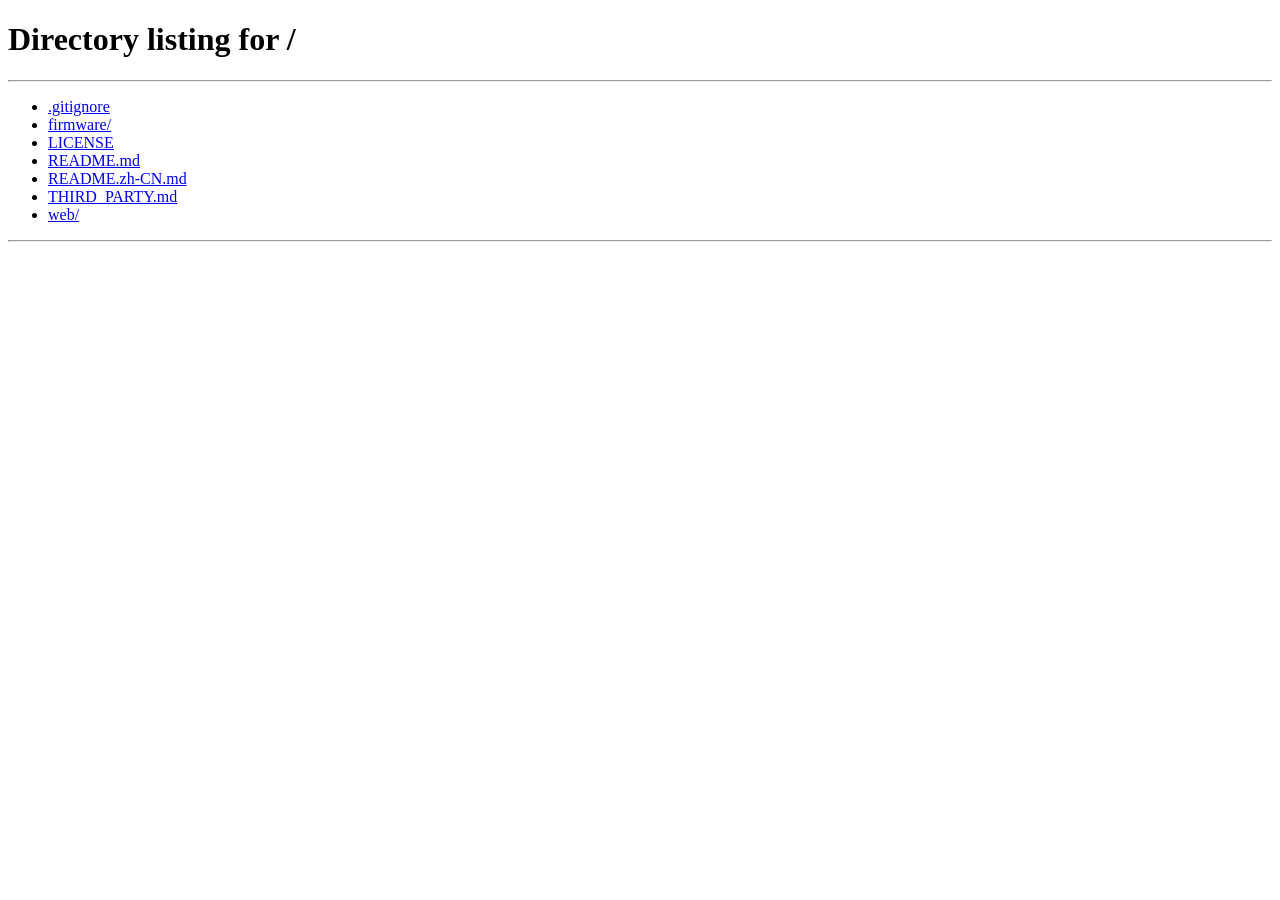
==== web/device/index.html @ ef812c0e "Open-source NIGHTFALL FM-1 firmware and studio" ====
<!doctype html><html lang="zh-CN"><head><meta charset="utf-8"><meta name="viewport" content="width=device-width,initial-scale=1"><title>NIGHTFALL · 同页实机编辑</title><meta name="theme-color" content="#080d18"><script>if(new URLSearchParams(location.search).get('embedded')==='1'&&window.parent!==window)document.documentElement.classList.add('embedded');else location.replace('/#edit');</script><link rel="stylesheet" href="./style.css"><link rel="stylesheet" href="./mirror.css?v=12"></head><body>
<header><a href="/" class="brand">NIGHTFALL<span> / FM‑1</span></a><nav><a href="/">模拟器</a><a href="/update.html">固件更新</a></nav><div id="identity">OFFLINE · SIMULATION</div></header>
<main><section class="hero"><div class="intro"><p class="eyebrow">DEVICE OPERATIONS / 实机</p><h1>让城市跟着声音<br><em>醒过来。</em></h1><p>连接后，城市直接读取固件的声部、包络与演奏事件；旧固件仅能按 MIDI 音符近似展示。网页写入前会等待设备确认。</p><div class="actions"><button id="connect">连接 NIGHTFALL FM‑1</button><button id="disconnect" class="ghost" disabled>断开</button></div><p id="message" role="status">请使用桌面 Chrome / Edge，并允许 MIDI 与 SysEx 权限。</p></div><canvas id="city" width="240" height="240" aria-label="与实机状态同步的 240 × 240 演奏之城"></canvas><div class="hud"><span id="mirror-mode">离线 / 演示</span><span id="note">NO NOTE</span></div></section>
<section class="work"><div class="rail"><button data-page="perform" class="active">01 / PERFORMANCE</button><button data-page="sound">02 / SOUND + FX</button><button data-page="sequence">03 / SEQUENCER</button><button data-page="project">04 / PROJECT</button><p>PROTOCOL 01 · LIVE 扩展按能力启用<br>未连接时所有实机写入按钮禁用。</p></div>
<div class="content"><section class="pane active" id="perform"><div class="section-head"><p class="eyebrow">01 / PERFORMANCE</p><h2>快速进入作品</h2></div><div class="transport"><button id="play">▶ 播放 / 停止</button><label>BPM <input id="tempo" type="number" min="40" max="240" value="108"></label><button id="refresh" class="ghost">同步状态</button></div><div class="cards"><label>场景预设<select id="preset"><option value="0">01 / MIDNIGHT</option><option value="1">02 / NEON RUN</option><option value="2">03 / AFTER RAIN</option></select></label><label>当前轨道<select id="track"><option value="0">DRUM</option><option value="1">BASS</option><option value="2">CHORD</option><option value="3">LEAD</option></select></label><label>演奏音阶<select id="scale"><option value="0">CHROMATIC</option><option value="1">SCALE LOCK</option><option value="2">ONE KEY CHORD</option></select></label></div><h3>PERFORMANCE MACROS</h3><div class="sliders" id="macros"></div><p class="hint">按下实机琴键时，这里的城市会响应音高和力度；网页键盘也可以经 MIDI 演奏。</p><div id="keyboard" class="keyboard"></div></section>
<section class="pane" id="sound"><div class="section-head"><p class="eyebrow">02 / SOUND</p><h2>塑造霓虹声场</h2></div><div class="cards"><label>音轨<select id="sound-track"><option value="0">DRUM</option><option value="1">BASS</option><option value="2">CHORD</option><option value="3">LEAD</option></select></label><label>FX 模块<select id="fx-module"><option value="0">FILTER</option><option value="1">DRIVE</option><option value="2">CHORUS</option><option value="3">PHASER</option><option value="4">DELAY</option><option value="5">REVERB</option></select></label><label class="toggle"><input id="fx-enabled" type="checkbox"> FX ENABLED</label></div><h3>FX PARAMETERS</h3><div class="sliders" id="fx-sliders"></div><h3>TRACK MIX</h3><div class="sliders" id="mix-sliders"></div></section>
<section class="pane" id="sequence"><div class="section-head"><p class="eyebrow">03 / SEQUENCER</p><h2>四轨 · 六十四步</h2></div><div class="cards"><label>音轨<select id="seq-track"><option value="0">DRUM</option><option value="1">BASS</option><option value="2">CHORD</option><option value="3">LEAD</option></select></label><label>循环长度<select id="length"><option value="16">16 STEPS</option><option value="32">32 STEPS</option><option value="48">48 STEPS</option><option value="64">64 STEPS</option></select></label><label>查看分组<select id="bank"><option value="0">01–16</option><option value="1">17–32</option><option value="2">33–48</option><option value="3">49–64</option></select></label></div><div id="steps" class="steps"></div><p class="hint">选择一格可开关音符；新开的步使用对应音轨的默认音高、力度 100。更精细的音高、长度和概率仍可在实机 SEQ 页面调节。</p></section>
<section class="pane" id="project"><div class="section-head"><p class="eyebrow">04 / PROJECT</p><h2>保存这一夜</h2></div><p class="hint">固件内的三个槽位目前是易失 RAM：断电后会消失。请导出 .nfpr 到电脑保留作品；导入会替换所选槽位，需停止播放。</p><div class="cards"><label>槽位<select id="slot"><option value="0">PROJECT 01</option><option value="1">PROJECT 02</option><option value="2">PROJECT 03</option></select></label><button id="save" class="ghost">保存到 RAM 槽位</button><button id="load" class="ghost">从 RAM 槽位载入</button></div><div class="actions"><button id="export" class="ghost">导出 .nfpr 到电脑</button><label class="file">导入 .nfpr <input id="import" type="file" accept=".nfpr,application/octet-stream"></label></div><p class="hint">上传前会校验文件长度和协议版本；固件端还会再校验整个项目 CRC 与字段。</p></section></div></section></main>
<footer>NIGHTFALL / 独立固件实验版 · 请勿将未验证构建视作量产固件</footer><script type="module" src="./device.js?v=12"></script></body></html>
---- web/device/style.css ----
:root{color-scheme:dark;--bg:#080d18;--panel:#101929;--line:#2d5269;--cyan:#8bf2ef;--red:#f77c78;--amber:#f6ba73;--text:#e4e9ec;--muted:#8a9daa;font-family:ui-sans-serif,system-ui,-apple-system,"PingFang SC",sans-serif}*{box-sizing:border-box}body{margin:0;background:radial-gradient(ellipse at 70% 0%,#18313b 0%,var(--bg) 45%);color:var(--text)}body:before{content:"";position:fixed;inset:0;z-index:10;pointer-events:none;background:repeating-linear-gradient(0deg,transparent 0px,transparent 3px,#0002 4px);opacity:.35}header{height:70px;display:flex;align-items:center;gap:35px;padding:0 4vw;border-bottom:1px solid #47718155;background:#080d18cf}a{color:inherit;text-decoration:none}.brand{font-size:19px;letter-spacing:.22em;font-weight:800}.brand span{color:var(--red);font-size:12px;letter-spacing:.13em}nav{display:flex;gap:24px;color:var(--muted);font-size:13px}nav a:hover{color:var(--cyan)}#identity{margin-left:auto;font:11px ui-monospace,monospace;letter-spacing:.15em;color:var(--cyan)}main{max-width:1600px;margin:auto;padding:0 4vw}.hero{min-height:440px;display:grid;grid-template-columns:40% 60%;position:relative;overflow:hidden;border-bottom:1px solid #48728566}.intro{z-index:2;padding:55px 0 52px}.eyebrow{font:11px ui-monospace,monospace;letter-spacing:.25em;color:var(--cyan)}h1{font-size:clamp(40px,5vw,77px);line-height:1.08;letter-spacing:-.055em;margin:22px 0}h1 em{font-style:normal;color:var(--red)}.intro>p:not(.eyebrow){max-width:430px;color:var(--muted);line-height:1.7;font-size:14px}.actions{display:flex;gap:10px;align-items:center;margin-top:28px;flex-wrap:wrap}button,.file{appearance:none;background:var(--cyan);color:#061419;border:1px solid var(--cyan);padding:12px 17px;cursor:pointer;font:700 12px ui-sans-serif,system-ui;letter-spacing:.08em}button:hover,.file:hover{filter:brightness(1.15)}button:disabled{opacity:.35;cursor:not-allowed}.ghost{background:#122332;color:var(--cyan)}#message{font:12px ui-monospace,monospace!important;color:var(--amber)!important;min-height:2em}canvas{width:100%;height:100%;min-height:440px}.hud{position:absolute;right:2%;bottom:17px;width:57%;display:flex;justify-content:space-between;color:var(--cyan);font:10px ui-monospace,monospace;letter-spacing:.16em;pointer-events:none}.work{display:grid;grid-template-columns:230px 1fr;min-height:620px}.rail{border-right:1px solid #48728566;padding:32px 16px 30px 0}.rail button{display:block;width:100%;text-align:left;background:transparent;border:0;border-left:2px solid transparent;color:var(--muted);padding:17px 12px;font:12px ui-monospace,monospace}.rail button.active{border-color:var(--red);background:#f77c7815;color:var(--text)}.rail p{color:#68808d;font:10px/1.8 ui-monospace,monospace;padding:25px 12px}.content{padding:32px 0 60px 38px;min-width:0}.pane{display:none}.pane.active{display:block}.section-head{border-bottom:1px solid #48728566;padding-bottom:8px;margin-bottom:26px}.section-head h2{font-size:32px;font-weight:500;margin:8px 0 20px}h3{font:12px ui-monospace,monospace;letter-spacing:.18em;color:var(--cyan);margin:32px 0 15px}.transport,.cards,.sliders{display:flex;gap:14px;flex-wrap:wrap;align-items:stretch}.transport{align-items:center}.cards>label,.transport>label,.sliders>label{background:#10202d;border:1px solid #34566a66;padding:13px;min-width:170px;flex:1;color:var(--muted);font:11px ui-monospace,monospace;letter-spacing:.12em}.sliders>label{min-width:180px}.sliders output{float:right;color:var(--cyan)}select,input[type=number]{display:block;width:100%;margin-top:12px;background:#0b1422;border:1px solid #456475;color:var(--text);padding:11px;font:14px ui-monospace,monospace}.transport input{width:90px}input[type=range]{display:block;width:100%;margin:20px 0 5px;accent-color:var(--red)}.toggle{display:flex;align-items:center;gap:15px}.toggle input{accent-color:var(--red)}.hint{font-size:13px;line-height:1.7;color:var(--muted);max-width:690px}.keyboard{display:flex;gap:2px;margin:23px 0;max-width:700px}.keyboard button{flex:1;height:90px;background:#d7e7e7;border:1px solid #4e777a;color:#18313b;padding:0 3px;align-self:start;font-size:10px}.keyboard button.black{background:#183240;color:var(--cyan);height:58px}.keyboard button:active{background:var(--red)}.steps{display:grid;grid-template-columns:repeat(16,minmax(25px,1fr));gap:5px;margin-top:24px}.steps button{aspect-ratio:1;border:1px solid #496579;background:#142b39;color:#96aab5;font:10px ui-monospace,monospace;padding:0}.steps button.on{border-color:var(--red);background:#e0717060;color:white;box-shadow:0 0 15px #eb615548}.file input{display:none}footer{text-align:center;padding:28px;color:#6d8592;font:10px ui-monospace,monospace;letter-spacing:.13em;border-top:1px solid #48728566}@media(max-width:900px){header{gap:15px}.hero{grid-template-columns:1fr}.intro{padding-bottom:5px}.hero canvas{height:300px;min-height:300px}.hud{width:90%}.work{grid-template-columns:1fr}.rail{display:flex;overflow-x:auto;border-right:0;border-bottom:1px solid #48728566;padding:10px 0}.rail button{white-space:nowrap}.rail p{display:none}.content{padding:25px 0}.steps{grid-template-columns:repeat(8,1fr)}}
---- web/device/mirror.css ----
:root{--bg:#0c0805;--panel:#16110c;--line:#66482d;--cyan:#f5b876;--red:#ee7565;--amber:#ffdfaa;--text:#f5e6d5;--muted:#aa8c72}
body{background:radial-gradient(ellipse at 70% 0%,#422720 0%,#0c0805 48%)}
body:before{background:repeating-linear-gradient(0deg,transparent 0px,transparent 3px,#0005 4px)}
#city{width:min(100%,440px);height:auto;min-height:0;aspect-ratio:1;image-rendering:pixelated;justify-self:center;align-self:center;border:1px solid #9d5e38;box-shadow:0 0 0 8px #140e0b,0 0 48px #f074423a}
.hero{grid-template-columns:minmax(320px,1fr) minmax(270px,1fr);gap:30px;align-items:center;padding-bottom:25px}
.hud{right:3%;bottom:14px;width:min(48%,440px)}
@media(max-width:900px){.hero{grid-template-columns:1fr}.hero #city{height:auto;min-height:0;width:min(100%,440px)}.hud{position:static;width:100%;grid-column:1}}
html.embedded header,html.embedded .hero,html.embedded footer{display:none}html.embedded body{background:#15120e}html.embedded main{padding:0;max-width:none}html.embedded .work{min-height:0}html.embedded .rail{padding-left:16px}html.embedded .content{padding-right:24px}html.embedded .rail p{color:#a9967d}html.embedded .pane .section-head{border-color:#76553e}html.embedded .pane .section-head h2{color:#f5d4a6}html.embedded .work button:focus-visible,html.embedded .work input:focus-visible,html.embedded .work select:focus-visible{outline:2px solid #ffcf92;outline-offset:2px}@media(max-width:900px){html.embedded .content{padding:24px 18px}html.embedded .rail{padding-left:8px}}
html.embedded .cards>label,html.embedded .transport>label,html.embedded .sliders>label{background:#261c15;border-color:#704f37;color:#c6a78a}html.embedded select,html.embedded input[type=number]{background:#120e0a;border-color:#74543a;color:#f2dbc0}html.embedded .ghost{background:#2a2018;color:#ffd19a;border-color:#8b6040}html.embedded .steps button{background:#302318;border-color:#765038;color:#d2b18d}html.embedded .steps button.on{background:#a45d3c;color:#fff2db;border-color:#f8b66d}html.embedded .keyboard button{background:#d8c2a3;border-color:#9d7652;color:#3b281a}html.embedded .keyboard button.black{background:#3a291f;color:#ffcd91}html.embedded .rail button.active{border-color:#f3aa68;background:#9d61372d}html.embedded .rail,html.embedded .work{border-color:#66482d}
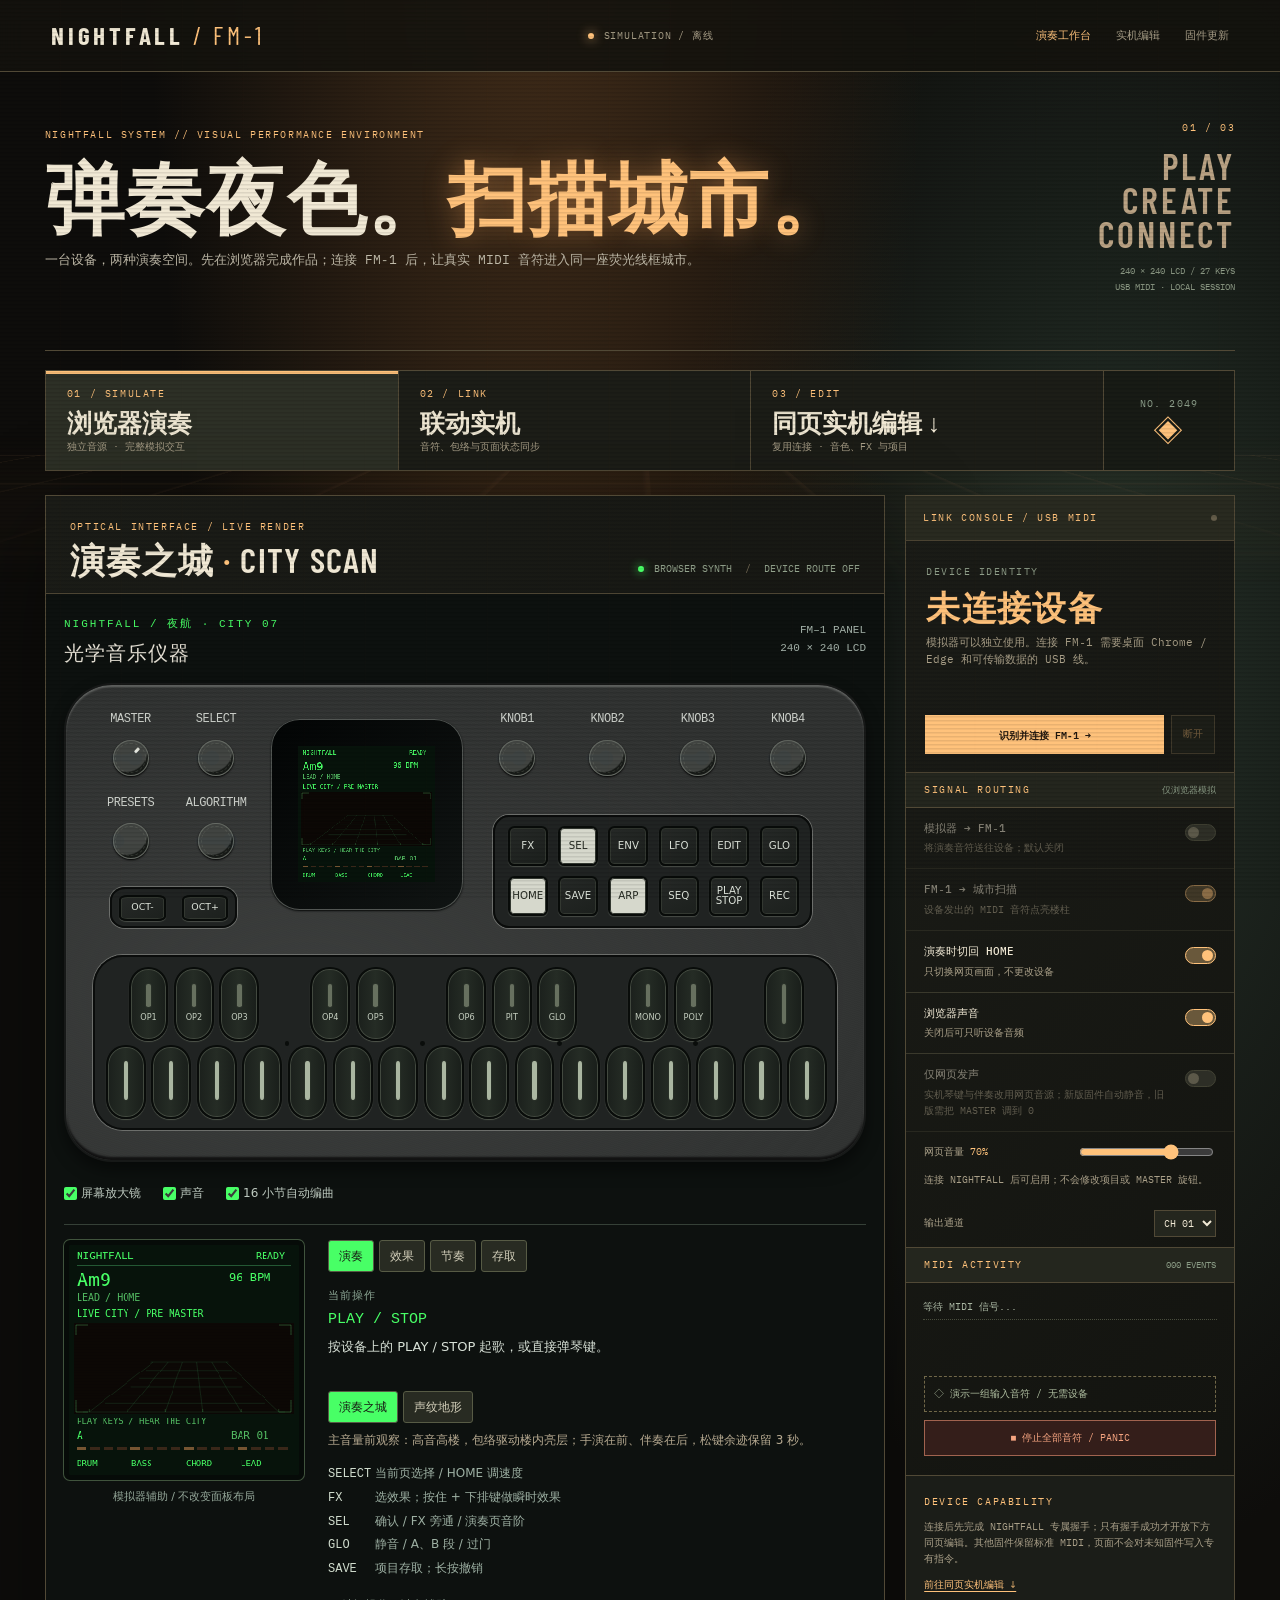
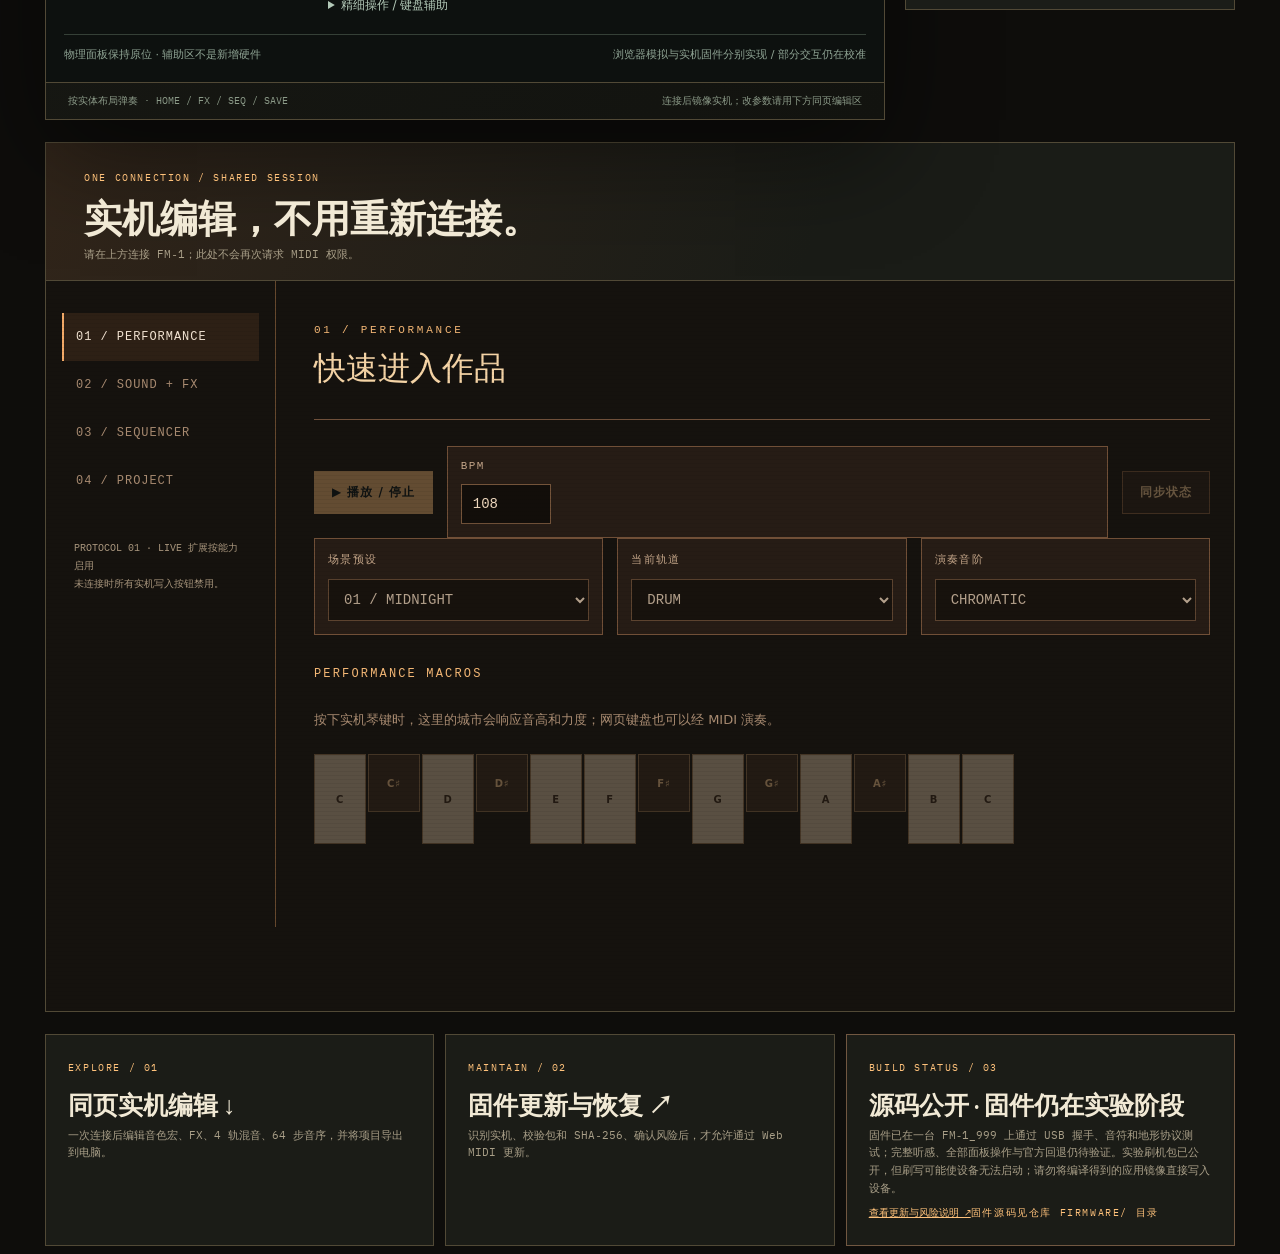
==== commit 2b554bb3: "Publish experimental firmware and GitHub Pages preview" ====
--- a/web/device/index.html
+++ b/web/device/index.html
@@ -1,5 +1,5 @@
-<!doctype html><html lang="zh-CN"><head><meta charset="utf-8"><meta name="viewport" content="width=device-width,initial-scale=1"><title>NIGHTFALL · 同页实机编辑</title><meta name="theme-color" content="#080d18"><script>if(new URLSearchParams(location.search).get('embedded')==='1'&&window.parent!==window)document.documentElement.classList.add('embedded');else location.replace('/#edit');</script><link rel="stylesheet" href="./style.css"><link rel="stylesheet" href="./mirror.css?v=12"></head><body>
-<header><a href="/" class="brand">NIGHTFALL<span> / FM‑1</span></a><nav><a href="/">模拟器</a><a href="/update.html">固件更新</a></nav><div id="identity">OFFLINE · SIMULATION</div></header>
+<!doctype html><html lang="zh-CN"><head><meta charset="utf-8"><meta name="viewport" content="width=device-width,initial-scale=1"><title>NIGHTFALL · 同页实机编辑</title><meta name="theme-color" content="#080d18"><script>if(new URLSearchParams(location.search).get('embedded')==='1'&&window.parent!==window)document.documentElement.classList.add('embedded');else location.replace('../#edit');</script><link rel="stylesheet" href="./style.css"><link rel="stylesheet" href="./mirror.css?v=12"></head><body>
+<header><a href="../" class="brand">NIGHTFALL<span> / FM‑1</span></a><nav><a href="../">模拟器</a><a href="../update.html">固件更新</a></nav><div id="identity">OFFLINE · SIMULATION</div></header>
 <main><section class="hero"><div class="intro"><p class="eyebrow">DEVICE OPERATIONS / 实机</p><h1>让城市跟着声音<br><em>醒过来。</em></h1><p>连接后，城市直接读取固件的声部、包络与演奏事件；旧固件仅能按 MIDI 音符近似展示。网页写入前会等待设备确认。</p><div class="actions"><button id="connect">连接 NIGHTFALL FM‑1</button><button id="disconnect" class="ghost" disabled>断开</button></div><p id="message" role="status">请使用桌面 Chrome / Edge，并允许 MIDI 与 SysEx 权限。</p></div><canvas id="city" width="240" height="240" aria-label="与实机状态同步的 240 × 240 演奏之城"></canvas><div class="hud"><span id="mirror-mode">离线 / 演示</span><span id="note">NO NOTE</span></div></section>
 <section class="work"><div class="rail"><button data-page="perform" class="active">01 / PERFORMANCE</button><button data-page="sound">02 / SOUND + FX</button><button data-page="sequence">03 / SEQUENCER</button><button data-page="project">04 / PROJECT</button><p>PROTOCOL 01 · LIVE 扩展按能力启用<br>未连接时所有实机写入按钮禁用。</p></div>
 <div class="content"><section class="pane active" id="perform"><div class="section-head"><p class="eyebrow">01 / PERFORMANCE</p><h2>快速进入作品</h2></div><div class="transport"><button id="play">▶ 播放 / 停止</button><label>BPM <input id="tempo" type="number" min="40" max="240" value="108"></label><button id="refresh" class="ghost">同步状态</button></div><div class="cards"><label>场景预设<select id="preset"><option value="0">01 / MIDNIGHT</option><option value="1">02 / NEON RUN</option><option value="2">03 / AFTER RAIN</option></select></label><label>当前轨道<select id="track"><option value="0">DRUM</option><option value="1">BASS</option><option value="2">CHORD</option><option value="3">LEAD</option></select></label><label>演奏音阶<select id="scale"><option value="0">CHROMATIC</option><option value="1">SCALE LOCK</option><option value="2">ONE KEY CHORD</option></select></label></div><h3>PERFORMANCE MACROS</h3><div class="sliders" id="macros"></div><p class="hint">按下实机琴键时，这里的城市会响应音高和力度；网页键盘也可以经 MIDI 演奏。</p><div id="keyboard" class="keyboard"></div></section>
